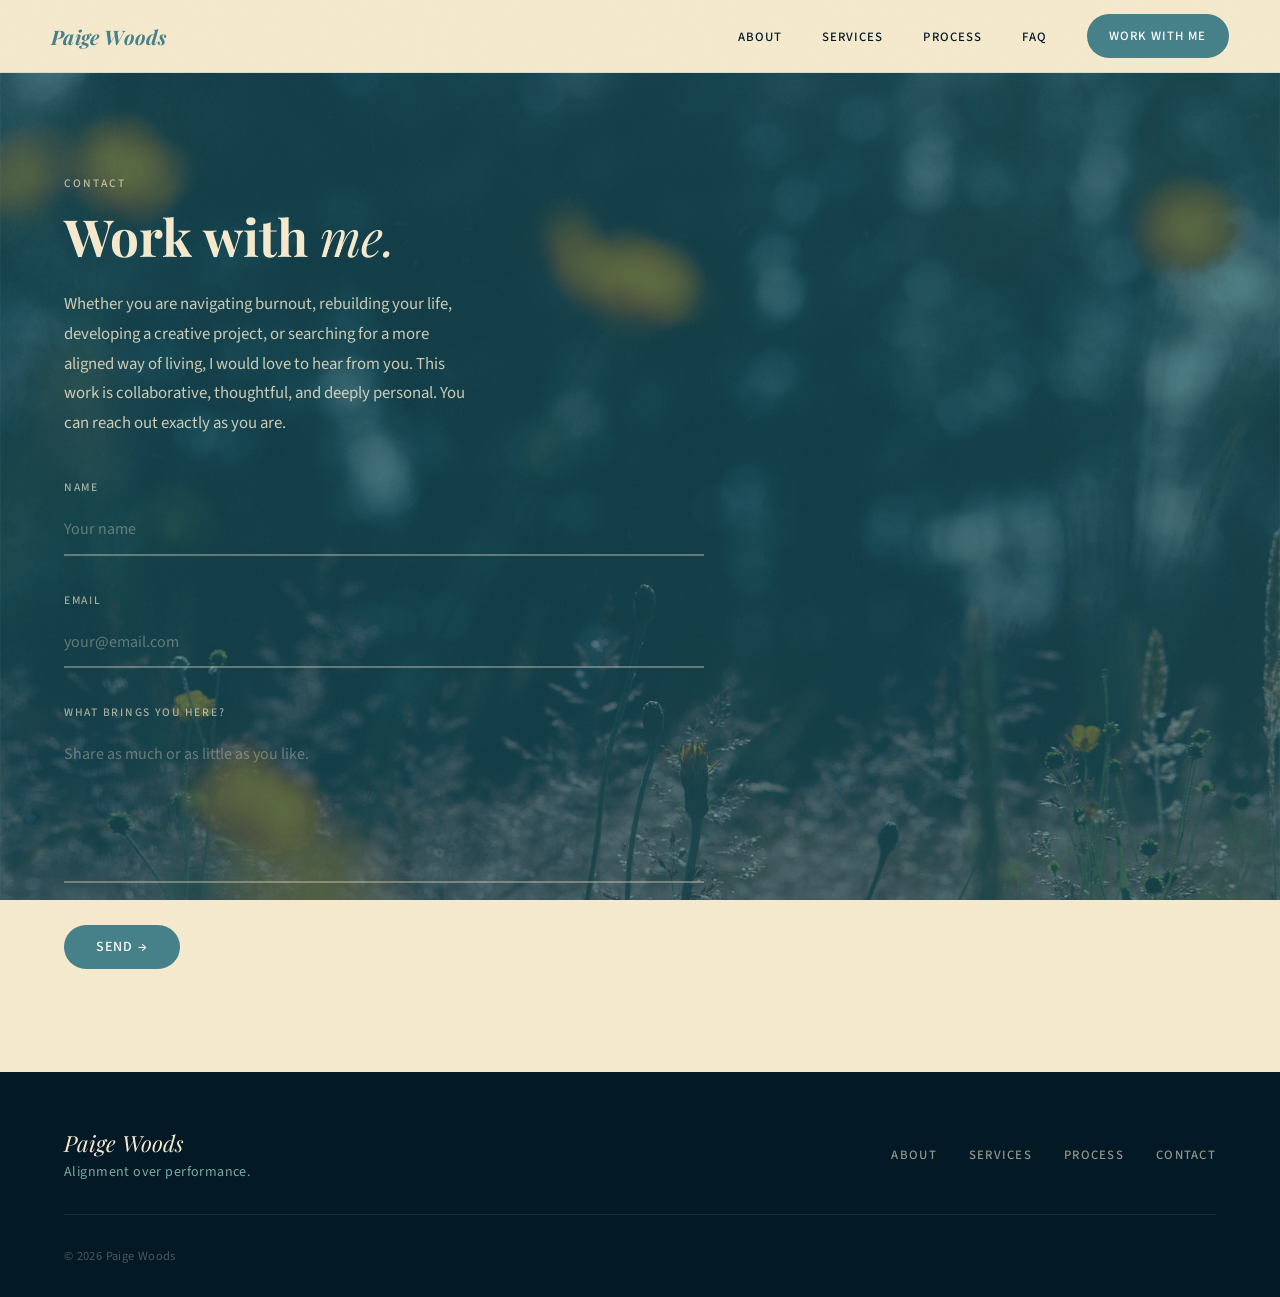
==== contact.html @ 9f5fcbaf "Initial commit: coaching template site Co-Authored-By: Claude Sonnet 4.6 <noreply@anthropic.com>" ====
<!DOCTYPE html>
<html lang="en">
<head>
  <meta charset="UTF-8" />
  <meta name="viewport" content="width=device-width, initial-scale=1.0" />
  <title>Work With Me — Paige Woods</title>
  <meta name="description" content="Reach out to Paige Woods to explore aligned living coaching or creative consulting. Sessions offered remotely." />
  <link rel="preconnect" href="https://fonts.googleapis.com" />
  <link rel="preconnect" href="https://fonts.gstatic.com" crossorigin />
  <link href="https://fonts.googleapis.com/css2?family=Playfair+Display:ital,wght@0,600;0,700;1,400;1,600&family=Source+Sans+3:wght@400;500&display=swap" rel="stylesheet" />
  <link rel="stylesheet" href="style.css" />
</head>
<body>

  <!-- Paper grain texture -->
  <div class="grain" aria-hidden="true"></div>

  <!-- ══════════════════════════════════════════════════════
       NAVIGATION
  ══════════════════════════════════════════════════════ -->
  <nav class="nav" id="nav" role="navigation" aria-label="Main navigation">
    <div class="nav-inner">
      <a href="index.html" class="nav-logo">Paige Woods</a>
      <ul class="nav-links" role="list">
        <li><a href="index.html#about">About</a></li>
        <li><a href="index.html#services">Services</a></li>
        <li><a href="index.html#process">Process</a></li>
        <li><a href="index.html#faq">FAQ</a></li>
        <li><a href="contact.html" class="btn-nav" aria-current="page">Work with me</a></li>
      </ul>
      <button class="nav-toggle" aria-label="Open menu" aria-expanded="false" aria-controls="navMobile">
        <span></span>
        <span></span>
      </button>
    </div>
  </nav>

  <!-- Mobile navigation overlay -->
  <div class="nav-mobile" id="navMobile" aria-hidden="true" role="dialog" aria-label="Mobile navigation">
    <button class="nav-mobile-close" aria-label="Close menu">&#10005;</button>
    <ul role="list">
      <li><a href="index.html#about">About</a></li>
      <li><a href="index.html#services">Services</a></li>
      <li><a href="index.html#process">Process</a></li>
      <li><a href="index.html#faq">FAQ</a></li>
      <li><a href="contact.html">Work with me</a></li>
    </ul>
  </div>

  <!-- ══════════════════════════════════════════════════════
       CONTACT
  ══════════════════════════════════════════════════════ -->
  <main class="section contact-main" aria-labelledby="contact-heading">
    <div class="container">
      <div class="contact-grid">

        <div class="contact-form-col">
          <span class="section-label hero-animate">Contact</span>
          <h1 class="section-heading hero-animate" id="contact-heading">Work with <em>me.</em></h1>
          <p class="contact-intro hero-animate">
            Whether you are navigating burnout, rebuilding your life, developing a creative project,
            or searching for a more aligned way of living, I would love to hear from you.
            This work is collaborative, thoughtful, and deeply personal.
            You can reach out exactly as you are.
          </p>

          <form class="contact-form reveal" action="#" onsubmit="return false;" novalidate>

            <div class="form-field">
              <label for="name">Name</label>
              <input
                type="text"
                id="name"
                name="name"
                autocomplete="name"
                placeholder="Your name"
                required
              />
            </div>

            <div class="form-field">
              <label for="email">Email</label>
              <input
                type="email"
                id="email"
                name="email"
                autocomplete="email"
                placeholder="your@email.com"
                required
              />
            </div>

            <div class="form-field">
              <label for="message">What brings you here?</label>
              <textarea
                id="message"
                name="message"
                rows="5"
                placeholder="Share as much or as little as you like."
                required
              ></textarea>
            </div>

            <button type="submit" class="btn btn-primary">Send &rarr;</button>

          </form>
        </div>


      </div>
    </div>
  </main>

  <!-- ══════════════════════════════════════════════════════
       FOOTER
  ══════════════════════════════════════════════════════ -->
  <footer class="footer" role="contentinfo">
    <div class="container">
      <div class="footer-main">
        <div>
          <p class="footer-name">Paige Woods</p>
          <p class="footer-tagline">Alignment over performance.</p>
        </div>
        <nav class="footer-nav" aria-label="Footer navigation">
          <a href="index.html#about">About</a>
          <a href="index.html#services">Services</a>
          <a href="index.html#process">Process</a>
          <a href="contact.html">Contact</a>
        </nav>
      </div>
      <div class="footer-bottom">
        <p>&copy; 2026 Paige Woods</p>
      </div>
    </div>
  </footer>

  <script src="main.js"></script>
</body>
</html>
---- style.css ----
/* =========================================================
   PAIGE WOODS — Design Tokens & Shared Styles
   ========================================================= */

@import url('https://fonts.googleapis.com/css2?family=Playfair+Display:ital,wght@0,600;0,700;1,400;1,600&family=Source+Sans+3:wght@400;500&display=swap');

:root {
  --ink-black:     #031926;
  --teal:          #468189;
  --muted-teal:    #77aca2;
  --ash-grey:      #9dbebb;
  --vanilla-cream: #f4e9cd;

  --bg:            var(--vanilla-cream);
  --text:          var(--ink-black);
  --accent:        var(--teal);
  --accent-hover:  var(--muted-teal);
  --border:        rgba(150, 190, 187, 0.3);

  --font-serif: 'Playfair Display', Georgia, serif;
  --font-sans:  'Source Sans 3', system-ui, sans-serif;

  --radius-card: 24px;
  --radius-pill: 9999px;

  --shadow-sm:  0 4px 6px  rgba(3, 25, 38, 0.05);
  --shadow-md:  0 10px 20px rgba(3, 25, 38, 0.08);
  --shadow-xl:  0 30px 60px rgba(3, 25, 38, 0.14);

  --max-w: 1280px;
}

/* =========================================================
   Reset
   ========================================================= */

*, *::before, *::after {
  box-sizing: border-box;
  margin: 0;
  padding: 0;
}

html {
  scroll-behavior: smooth;
}

body {
  font-family: var(--font-sans);
  background: var(--vanilla-cream);
  color: var(--ink-black);
  min-height: 100vh;
  -webkit-font-smoothing: antialiased;
}

img {
  max-width: 100%;
  display: block;
}

/* =========================================================
   Paper Grain Overlay
   ========================================================= */

.grain {
  pointer-events: none;
  position: fixed;
  inset: 0;
  z-index: 9999;
  opacity: 0.015;
  background-image: url("data:image/svg+xml,%3Csvg viewBox='0 0 400 400' xmlns='http://www.w3.org/2000/svg'%3E%3Cfilter id='n'%3E%3CfeTurbulence type='fractalNoise' baseFrequency='0.9' numOctaves='4' stitchTiles='stitch'/%3E%3C/filter%3E%3Crect width='100%25' height='100%25' filter='url(%23n)'/%3E%3C%2Fsvg%3E");
  background-repeat: repeat;
}

/* =========================================================
   Layout
   ========================================================= */

.container {
  max-width: var(--max-w);
  margin: 0 auto;
  width: 100%;
  padding: 0 clamp(1.5rem, 5vw, 4rem);
}

.section {
  padding: clamp(4rem, 8vw, 7rem) 0;
}

/* =========================================================
   Navigation
   ========================================================= */

.nav {
  position: sticky;
  top: 0;
  z-index: 100;
  background: rgba(244, 233, 205, 0.88);
  backdrop-filter: blur(12px);
  -webkit-backdrop-filter: blur(12px);
  border-bottom: 1px solid var(--border);
  transition: box-shadow 0.3s ease;
}

.nav.scrolled {
  box-shadow: var(--shadow-sm);
}

.nav-inner {
  display: flex;
  align-items: center;
  justify-content: space-between;
  height: 72px;
  width: 100%;
  padding: 0 clamp(2rem, 4vw, 4rem);
}

.nav-logo {
  font-family: var(--font-serif);
  font-style: italic;
  font-weight: 700;
  font-size: 1.25rem;
  color: var(--teal);
  text-decoration: none;
  letter-spacing: 0.01em;
}

.nav-links {
  display: flex;
  align-items: center;
  gap: 2.5rem;
  list-style: none;
}

.nav-links a {
  font-family: var(--font-sans);
  font-weight: 500;
  font-size: 0.8rem;
  letter-spacing: 0.08em;
  text-transform: uppercase;
  color: var(--ink-black);
  text-decoration: none;
  transition: color 0.3s ease;
}

.nav-links a:hover {
  color: var(--teal);
}

.btn-nav {
  background: var(--teal);
  color: white !important;
  padding: 0.55rem 1.4rem;
  border-radius: var(--radius-pill);
  font-size: 0.8rem !important;
  transition: background 0.3s ease, transform 0.25s ease !important;
  min-height: 44px;
  display: inline-flex;
  align-items: center;
}

.btn-nav:hover {
  background: var(--muted-teal) !important;
  color: white !important;
  transform: translateY(-2px) !important;
}

/* Mobile hamburger — hidden on desktop */
.nav-toggle {
  display: none;
  flex-direction: column;
  gap: 5px;
  background: none;
  border: none;
  cursor: pointer;
  padding: 0.5rem;
}

.nav-toggle span {
  display: block;
  width: 24px;
  height: 1.5px;
  background: var(--ink-black);
  transition: transform 0.3s ease, opacity 0.3s ease;
}

body.nav-open .nav-toggle span:first-child {
  transform: rotate(45deg) translate(4.5px, 4.5px);
}

body.nav-open .nav-toggle span:last-child {
  transform: rotate(-45deg) translate(4.5px, -4.5px);
}

/* Mobile overlay */
.nav-mobile {
  position: fixed;
  inset: 0;
  z-index: 200;
  background: var(--ink-black);
  display: flex;
  flex-direction: column;
  align-items: center;
  justify-content: center;
  gap: 2.5rem;
  opacity: 0;
  pointer-events: none;
  transition: opacity 0.3s ease;
}

body.nav-open .nav-mobile {
  opacity: 1;
  pointer-events: auto;
}

.nav-mobile ul {
  list-style: none;
  text-align: center;
}

.nav-mobile ul li {
  margin-bottom: 2rem;
}

.nav-mobile ul a {
  font-family: var(--font-serif);
  font-size: 2.25rem;
  color: var(--vanilla-cream);
  text-decoration: none;
  transition: color 0.3s;
}

.nav-mobile ul a:hover {
  color: var(--muted-teal);
}

.nav-mobile-close {
  position: absolute;
  top: 1.5rem;
  right: 2rem;
  background: none;
  border: none;
  color: var(--vanilla-cream);
  font-size: 1.5rem;
  cursor: pointer;
  opacity: 0.7;
  transition: opacity 0.3s;
  line-height: 1;
  padding: 0.5rem;
}

.nav-mobile-close:hover {
  opacity: 1;
}

/* =========================================================
   Buttons
   ========================================================= */

.btn {
  display: inline-flex;
  align-items: center;
  justify-content: center;
  padding: 0.75rem 2rem;
  border-radius: var(--radius-pill);
  font-family: var(--font-sans);
  font-size: 0.875rem;
  font-weight: 500;
  letter-spacing: 0.08em;
  text-transform: uppercase;
  text-decoration: none;
  cursor: pointer;
  transition: background 0.3s ease-out, color 0.3s ease-out, border-color 0.3s ease-out, transform 0.25s ease-out, box-shadow 0.25s ease-out;
  min-height: 44px;
  border: none;
}

.btn-primary {
  background: var(--teal);
  color: white;
}

.btn-primary:hover {
  background: var(--muted-teal);
  color: white;
  transform: translateY(-3px);
  box-shadow: 0 8px 20px rgba(70, 129, 137, 0.3);
}

.btn-outline {
  background: transparent;
  color: var(--teal);
  border: 1.5px solid var(--teal);
}

.btn-outline:hover {
  background: var(--teal);
  color: white;
  transform: translateY(-3px);
  box-shadow: 0 8px 20px rgba(70, 129, 137, 0.2);
}

.btn-group {
  display: flex;
  gap: 1rem;
  flex-wrap: wrap;
}

/* =========================================================
   Scroll Reveal
   ========================================================= */

.reveal {
  opacity: 0;
  transform: translateY(1.25rem);
  transition: opacity 0.55s ease-out, transform 0.55s ease-out;
}

.reveal.visible {
  opacity: 1;
  transform: none;
}

.reveal-left {
  transform: translateX(-2rem);
}

.reveal-left.visible {
  transform: translateX(0);
}

.reveal-right {
  transform: translateX(2rem);
}

.reveal-right.visible {
  transform: translateX(0);
}

/* Heading variant: adds gentle scale-in */
.reveal-scale {
  opacity: 0;
  transform: translateY(0.6rem) scale(0.96);
  transition: opacity 0.7s ease-out, transform 0.7s ease-out;
}

.reveal-scale.visible {
  opacity: 1;
  transform: none;
}

/* Parallax images */
[data-parallax] {
  will-change: transform;
}

/* =========================================================
   Typography helpers
   ========================================================= */

.section-label {
  display: block;
  font-family: var(--font-sans);
  font-size: 0.72rem;
  font-weight: 500;
  text-transform: uppercase;
  letter-spacing: 0.18em;
  color: var(--muted-teal);
  margin-bottom: 1rem;
}

.section-heading {
  font-family: var(--font-serif);
  font-weight: 700;
  font-size: clamp(2rem, 4vw, 3.5rem);
  line-height: 1.12;
  color: var(--ink-black);
  margin-bottom: 1.5rem;
}

.section-heading em {
  font-style: italic;
  font-weight: 400;
}

/* =========================================================
   Image helpers
   ========================================================= */

.img-arch {
  border-radius: 50% 50% 0 0 / 55% 55% 0 0;
  object-fit: cover;
  display: block;
}

.img-rounded {
  border-radius: 40px;
  object-fit: cover;
  display: block;
  width: 100%;
}

.img-hover {
  transition: transform 0.7s ease-out;
}

.img-hover:hover {
  transform: scale(1.03);
}

/* =========================================================
   HERO
   ========================================================= */

.hero {
  display: grid;
  grid-template-columns: 45fr 55fr;
  min-height: 100vh;
  overflow: hidden;
}

.hero-text {
  display: flex;
  flex-direction: column;
  justify-content: center;
  padding: 6rem clamp(2rem, 5vw, 5rem) 6rem clamp(1.5rem, 5vw, 4rem);
  max-width: 680px;
}

.hero-text .section-label {
  margin-bottom: 1.25rem;
}

.hero-h1 {
  font-family: var(--font-serif);
  font-weight: 700;
  font-size: clamp(2.8rem, 5.5vw, 5.5rem);
  line-height: 1.08;
  color: var(--ink-black);
  margin-bottom: 1.5rem;
}

.hero-h1 em {
  font-style: italic;
  font-weight: 400;
}

.hero-sub {
  font-size: clamp(1rem, 1.5vw, 1.125rem);
  line-height: 1.7;
  color: rgba(3, 25, 38, 0.72);
  max-width: 42ch;
  margin-bottom: 2.5rem;
}

.hero-image {
  position: relative;
  overflow: hidden;
}

.hero-image img {
  position: absolute;
  top: -10%;
  left: 0;
  right: 0;
  width: 100%;
  height: 120%;
  object-fit: cover;
  object-position: center top;
}

/* =========================================================
   ABOUT
   ========================================================= */

.about-section {
  overflow: hidden; /* clips the slide-in animation */
}

.about-grid-full {
  display: grid;
  grid-template-columns: 60fr 40fr;
  min-height: 88vh;
}

.about-photo-col {
  overflow: hidden;
  position: relative;
  /* height comes from the grid row (min-height: 88vh) */
}

.about-photo-col img {
  position: absolute;
  top: -10%;
  left: 0;
  right: 0;
  width: 100%;
  height: 120%;
  object-fit: cover;
  object-position: center top;
  will-change: transform;
}

.about-text-col {
  display: flex;
  align-items: center;
  padding: clamp(4rem, 8vw, 6rem) clamp(3rem, 6vw, 5rem);
  background: var(--vanilla-cream);
}

.about-text {
  max-width: 52ch;
}

.about-text p {
  margin-bottom: 1.25rem;
  line-height: 1.78;
  color: rgba(3, 25, 38, 0.82);
}

.about-text p:last-child {
  margin-bottom: 0;
}

.about-closing {
  font-style: italic;
  color: var(--teal) !important;
  margin-top: 0.5rem;
}

/* Slide in from left edge.
   Uses @keyframes so the element stays in its layout position
   (IntersectionObserver watches the parent section, not this element). */
@keyframes slideFromLeft {
  from { transform: translateX(-100%); }
  to   { transform: translateX(0); }
}

.reveal-slide-left {
  /* clip without transforming — keeps element detectable by IO via its parent */
  clip-path: inset(0 0 0 100%);
}

.reveal-slide-left.visible {
  clip-path: none;
  animation: slideFromLeft 1.6s cubic-bezier(0.25, 0.46, 0.45, 0.94) both;
}

/* =========================================================
   PHILOSOPHY
   ========================================================= */

.philosophy {
  position: relative;
  overflow: hidden;
  background: var(--ink-black);
}

.philosophy-bg {
  position: absolute;
  inset: 0;
}

.philosophy-img {
  width: 100%;
  height: 120%;
  margin-top: -10%;
  object-fit: cover;
  object-position: center;
  opacity: 0.32;
  display: block;
}

.philosophy-content {
  position: relative;
  z-index: 1;
  text-align: center;
  color: var(--vanilla-cream);
}

.philosophy-heading {
  font-family: var(--font-serif);
  font-weight: 700;
  font-size: clamp(2.25rem, 5vw, 4rem);
  line-height: 1.12;
  color: var(--vanilla-cream);
  margin-bottom: 3rem;
}

.philosophy-heading em {
  font-style: italic;
  font-weight: 400;
}

.philosophy-grid {
  display: grid;
  grid-template-columns: 1fr 1fr;
  gap: 1rem 3rem;
  max-width: 720px;
  margin: 0 auto 3rem;
  text-align: left;
}

.philosophy-grid p {
  font-size: 1rem;
  line-height: 1.6;
  padding-left: 1.25rem;
  border-left: 2px solid var(--muted-teal);
  color: rgba(244, 233, 205, 0.85);
}

.philosophy-closing {
  font-family: var(--font-serif);
  font-style: italic;
  font-size: clamp(1.25rem, 2.5vw, 1.6rem);
  color: var(--vanilla-cream);
  max-width: 50ch;
  margin: 0 auto;
  line-height: 1.5;
}

/* =========================================================
   SERVICES
   ========================================================= */

.services-section {
  background: var(--ink-black);
}

/* Section label + heading on dark bg */
.services-section .section-label {
  color: var(--muted-teal);
}

.services-section .section-heading {
  color: var(--vanilla-cream);
}

.services-grid {
  display: grid;
  grid-template-columns: 1fr 1fr;
  gap: 2.5rem;
  align-items: stretch;
  margin-top: 2.5rem;
}

/* Card 1 — solid teal */
.card {
  border-radius: var(--radius-card);
  padding: clamp(2.5rem, 4vw, 3.5rem);
  border: none;
  transition: transform 0.5s ease-out, box-shadow 0.5s ease-out;
  background: var(--teal);
}

.card:hover {
  transform: translateY(-5px);
  box-shadow: 0 30px 60px rgba(3, 25, 38, 0.4);
}

/* Card 2 — glass dark */
.card-offset {
  margin-top: 0;
  background: rgba(244, 233, 205, 0.05);
  border: 1px solid rgba(244, 233, 205, 0.13);
}

.card-offset:hover {
  background: rgba(244, 233, 205, 0.08);
}

.card-accent {
  width: 48px;
  height: 2px;
  background: rgba(244, 233, 205, 0.45);
  margin-bottom: 2rem;
}

.card-offset .card-accent {
  background: var(--muted-teal);
}

.card-heading {
  font-family: var(--font-serif);
  font-weight: 600;
  font-size: 1.6rem;
  color: var(--vanilla-cream);
  margin-bottom: 0.5rem;
  line-height: 1.2;
}

.card-sub {
  font-family: var(--font-sans);
  font-weight: 500;
  font-style: italic;
  font-size: 1rem;
  color: rgba(244, 233, 205, 0.7);
  margin-bottom: 2rem;
  line-height: 1.5;
}

.card-offset .card-sub {
  color: var(--ash-grey);
}

.card-list {
  list-style: none;
  padding: 0;
  margin-bottom: 2rem;
}

.card-list li {
  font-size: 0.95rem;
  padding-left: 1.1rem;
  margin-bottom: 0.65rem;
  position: relative;
  line-height: 1.6;
  color: rgba(244, 233, 205, 0.88);
}

.card-list li::before {
  content: '·';
  position: absolute;
  left: 0;
  color: rgba(244, 233, 205, 0.5);
  font-size: 1.1rem;
  line-height: 1.4;
}

.card-offset .card-list li::before {
  color: var(--muted-teal);
}

.card-body {
  font-size: 0.95rem;
  line-height: 1.75;
  color: rgba(244, 233, 205, 0.6);
  margin-bottom: 2.5rem;
}

/* Buttons inside dark service cards */
.services-section .btn-outline {
  color: var(--vanilla-cream);
  border-color: rgba(244, 233, 205, 0.4);
}

.services-section .btn-outline:hover {
  background: rgba(244, 233, 205, 0.12);
  color: var(--vanilla-cream);
  border-color: rgba(244, 233, 205, 0.7);
  transform: translateY(-3px);
  box-shadow: none;
}

/* =========================================================
   PROCESS
   ========================================================= */

.section.process-section {
  padding: 0;
  overflow: hidden;
  display: flex;
  flex-direction: column;
}

.process-grid {
  display: grid;
  grid-template-columns: 1fr 1fr;
  gap: 0;
  align-items: stretch;
  flex: 1;
}

.process-steps {
  padding: clamp(4rem, 8vw, 7rem) clamp(2rem, 5vw, 4rem) clamp(4rem, 8vw, 7rem) max(clamp(1.5rem, 5vw, 4rem), calc((100vw - 1280px) / 2 + 4rem));
}

.process-photo {
  overflow: hidden;
  border-radius: 0;
}

.process-photo img {
  width: 100%;
  height: 100%;
  object-fit: cover;
  object-position: center;
  display: block;
}

.reveal-step-right {
  opacity: 0;
  transform: translateX(3rem);
  transition: opacity 0.6s ease-out, transform 0.6s ease-out;
}

.reveal-step-right.visible {
  opacity: 1;
  transform: none;
}

.step {
  display: flex;
  gap: 1.5rem;
  margin-bottom: 3rem;
  padding-bottom: 3rem;
  border-bottom: 1px solid var(--border);
}

.step:last-child {
  border-bottom: none;
  margin-bottom: 0;
  padding-bottom: 0;
}

.step-number {
  font-family: var(--font-serif);
  font-weight: 700;
  font-size: 3.5rem;
  line-height: 1;
  color: var(--teal);
  opacity: 0.18;
  flex-shrink: 0;
  width: 3rem;
  padding-top: 0.1rem;
}

.step-title {
  font-family: var(--font-serif);
  font-weight: 600;
  font-size: 1.25rem;
  color: var(--ink-black);
  margin-bottom: 0.6rem;
}

.step p {
  font-size: 1rem;
  line-height: 1.75;
  color: rgba(3, 25, 38, 0.72);
}

/* =========================================================
   TESTIMONIALS
   ========================================================= */

.testimonials {
  background-image:
    linear-gradient(rgba(14, 90, 107, 0.55), rgba(14, 90, 107, 0.55)),
    url('paige-portfolio-1/IMG_7136 copy.JPG');
  background-size: cover;
  background-position: center;
  background-attachment: fixed;
  color: var(--vanilla-cream);
  position: relative;
}

.testimonials-intro {
  font-family: var(--font-serif);
  font-style: italic;
  font-size: clamp(1.4rem, 3vw, 2.1rem);
  text-align: center;
  max-width: 680px;
  margin: 0 auto 4rem;
  line-height: 1.45;
  color: var(--vanilla-cream);
}

.testimonials-grid {
  display: grid;
  grid-template-columns: repeat(3, 1fr);
  gap: 1.5rem;
  margin-bottom: 3rem;
}

.testimonial-card {
  background: rgba(244, 233, 205, 0.07);
  border: 1px solid rgba(244, 233, 205, 0.11);
  border-radius: var(--radius-card);
  padding: 2rem;
  transition: transform 0.5s ease-out, background 0.5s ease-out;
}

.testimonial-card:hover {
  transform: translateY(-3px);
  background: rgba(244, 233, 205, 0.1);
}

.testimonial-card p {
  font-style: italic;
  line-height: 1.72;
  margin-bottom: 1.25rem;
  font-size: 1rem;
  color: rgba(244, 233, 205, 0.9);
}

.testimonial-card cite {
  font-family: var(--font-sans);
  font-weight: 500;
  font-size: 0.82rem;
  font-style: normal;
  color: var(--muted-teal);
  letter-spacing: 0.05em;
}

.testimonials-img-wrap {
  position: absolute;
  bottom: 0;
  right: clamp(1.5rem, 5vw, 4rem);
  overflow: hidden;
  line-height: 0;
}

.testimonials-img-wrap img {
  width: 200px;
  height: 280px;
  object-fit: cover;
  object-position: top center;
  border-radius: 50% 50% 0 0 / 55% 55% 0 0;
  opacity: 0.55;
}

/* =========================================================
   FAQ
   ========================================================= */

.faq-wrap {
  max-width: 720px;
  margin: 0 auto;
}

.faq-list {
  margin-top: 2.5rem;
}

.faq-item {
  border-bottom: 1px solid var(--border);
}

.faq-item:first-child {
  border-top: 1px solid var(--border);
}

.faq-q {
  width: 100%;
  background: none;
  border: none;
  padding: 1.4rem 0;
  display: flex;
  justify-content: space-between;
  align-items: center;
  gap: 1rem;
  font-family: var(--font-sans);
  font-size: 1rem;
  font-weight: 500;
  color: var(--ink-black);
  cursor: pointer;
  text-align: left;
  transition: color 0.3s ease;
  line-height: 1.5;
}

.faq-q:hover {
  color: var(--teal);
}

.faq-chevron {
  font-size: 1.1rem;
  line-height: 1;
  flex-shrink: 0;
  color: var(--muted-teal);
  display: inline-block;
  transition: transform 0.35s ease;
}

.faq-a {
  overflow: hidden;
}

.faq-a p {
  padding-bottom: 1.5rem;
  line-height: 1.78;
  color: rgba(3, 25, 38, 0.72);
  max-width: 62ch;
}

/* =========================================================
   NEWSLETTER
   ========================================================= */

.newsletter {
  background: #e8dfc6;
}

.newsletter-inner {
  text-align: center;
  max-width: 560px;
  margin: 0 auto;
}

.newsletter-heading {
  font-family: var(--font-serif);
  font-weight: 700;
  font-size: clamp(2rem, 4vw, 2.75rem);
  line-height: 1.15;
  margin-bottom: 0.75rem;
}

.newsletter-inner > p {
  font-size: 1rem;
  line-height: 1.7;
  color: rgba(3, 25, 38, 0.68);
  margin-bottom: 2.5rem;
}

.newsletter-field {
  display: flex;
  gap: 1rem;
  align-items: flex-end;
  max-width: 460px;
  margin: 0 auto;
}

.newsletter-form input[type="email"] {
  flex: 1;
  background: none;
  border: none;
  border-bottom: 2px solid var(--border);
  padding: 0.75rem 0;
  font-family: var(--font-sans);
  font-size: 1rem;
  color: var(--ink-black);
  outline: none;
  transition: border-color 0.3s ease;
  min-width: 0;
}

.newsletter-form input[type="email"]::placeholder {
  color: rgba(3, 25, 38, 0.38);
}

.newsletter-form input[type="email"]:focus {
  border-bottom-color: var(--muted-teal);
}

/* =========================================================
   FOOTER
   ========================================================= */

.footer {
  background: var(--ink-black);
  color: var(--vanilla-cream);
  padding: 3.5rem 0 2rem;
}

.footer-main {
  display: flex;
  justify-content: space-between;
  align-items: center;
  margin-bottom: 2rem;
  padding-bottom: 2rem;
  border-bottom: 1px solid rgba(244, 233, 205, 0.1);
}

.footer-name {
  font-family: var(--font-serif);
  font-style: italic;
  font-size: 1.4rem;
  color: var(--vanilla-cream);
  margin-bottom: 0.3rem;
}

.footer-tagline {
  font-size: 0.875rem;
  color: var(--muted-teal);
  letter-spacing: 0.03em;
}

.footer-nav {
  display: flex;
  gap: 2rem;
}

.footer-nav a {
  font-family: var(--font-sans);
  font-weight: 500;
  font-size: 0.8rem;
  text-transform: uppercase;
  letter-spacing: 0.1em;
  color: rgba(244, 233, 205, 0.6);
  text-decoration: none;
  transition: color 0.3s ease;
}

.footer-nav a:hover {
  color: var(--vanilla-cream);
}

.footer-bottom p {
  font-size: 0.78rem;
  color: rgba(244, 233, 205, 0.3);
  letter-spacing: 0.03em;
}

/* =========================================================
   CONTACT PAGE
   ========================================================= */

.contact-main {
  min-height: calc(100vh - 72px);
  display: flex;
  align-items: flex-start;
  position: relative;
  background-image:
    linear-gradient(rgba(14, 90, 107, 0.55), rgba(14, 90, 107, 0.55)),
    url('paige-portfolio-1/IMG_7136 copy.JPG');
  background-size: cover;
  background-position: center;
  background-attachment: fixed;
}

.contact-grid {
  display: grid;
  grid-template-columns: 1fr;
  width: 100%;
  max-width: 640px;
}

.contact-intro {
  font-size: 1.05rem;
  line-height: 1.78;
  color: rgba(3, 25, 38, 0.72);
  margin-bottom: 2.5rem;
  max-width: 52ch;
}

.contact-form {
  margin-top: 0.5rem;
}

.form-field {
  margin-bottom: 2.25rem;
}

.form-field label {
  display: block;
  font-family: var(--font-sans);
  font-weight: 500;
  font-size: 0.72rem;
  text-transform: uppercase;
  letter-spacing: 0.15em;
  color: var(--muted-teal);
  margin-bottom: 0.6rem;
}

.form-field input,
.form-field textarea {
  width: 100%;
  background: none;
  border: none;
  border-bottom: 2px solid var(--border);
  padding: 0.7rem 0;
  font-family: var(--font-sans);
  font-size: 1rem;
  color: var(--ink-black);
  outline: none;
  transition: border-color 0.3s ease;
  resize: none;
  line-height: 1.6;
}

.form-field input:focus,
.form-field textarea:focus {
  border-bottom-color: var(--muted-teal);
}

.form-field input::placeholder,
.form-field textarea::placeholder {
  color: rgba(3, 25, 38, 0.3);
}

.contact-photo {
  height: 620px;
  overflow: hidden;
  border-radius: 50% 50% 0 0 / 55% 55% 0 0;
  position: sticky;
  top: calc(72px + 2rem);
}

.contact-photo img {
  width: 100%;
  height: 100%;
  object-fit: cover;
  object-position: top center;
}

/* Contact page — light text over photo/teal overlay */
.contact-main .section-label {
  color: rgba(244, 233, 205, 0.7);
}

.contact-main .section-heading,
.contact-main .section-heading em {
  color: #f4e9cd;
}

.contact-main .contact-intro {
  color: rgba(244, 233, 205, 0.82);
}

.contact-main .form-field label {
  color: rgba(244, 233, 205, 0.65);
}

.contact-main .form-field input,
.contact-main .form-field textarea {
  color: #f4e9cd;
  border-bottom-color: rgba(244, 233, 205, 0.35);
  background: none;
}

.contact-main .form-field input:focus,
.contact-main .form-field textarea:focus {
  border-bottom-color: rgba(244, 233, 205, 0.8);
}

.contact-main .form-field input::placeholder,
.contact-main .form-field textarea::placeholder {
  color: rgba(244, 233, 205, 0.35);
}

/* =========================================================
   RESPONSIVE — Mobile
   ========================================================= */

@media (max-width: 768px) {
  /* Nav */
  .nav-links {
    display: none;
  }

  .nav-toggle {
    display: flex;
  }

  /* Hero */
  .hero {
    grid-template-columns: 1fr;
    min-height: auto;
  }

  .hero-text {
    order: 2;
    padding: 2.5rem 1.5rem 3rem;
    max-width: 100%;
  }

  .hero-image {
    order: 1;
    height: 70vw;
    min-height: 320px;
    max-height: 480px;
  }


  /* About */
  .about-grid-full {
    grid-template-columns: 1fr;
    min-height: auto;
  }

  .about-photo-col {
    height: 72vw;
    min-height: 320px;
    max-height: 520px;
  }

  .about-text-col {
    padding: 3rem 1.5rem 4rem;
  }

  /* Philosophy */
  .philosophy-grid {
    grid-template-columns: 1fr;
  }

  /* Services */
  .services-grid {
    grid-template-columns: 1fr;
  }

  .card-offset {
    margin-top: 0;
  }

  /* Process */
  .process-section {
    padding: clamp(4rem, 8vw, 7rem) 0;
  }

  .process-grid {
    grid-template-columns: 1fr;
    min-height: auto;
  }

  .process-steps {
    padding: 0 clamp(1.5rem, 5vw, 2.5rem);
  }

  .process-photo {
    display: none;
  }

  /* Testimonials */
  .testimonials-grid {
    grid-template-columns: 1fr;
  }

  .testimonials-img-wrap {
    display: none;
  }

  /* FAQ */
  .faq-wrap {
    max-width: 100%;
  }

  /* Newsletter */
  .newsletter-field {
    flex-direction: column;
    align-items: stretch;
  }

  /* Footer */
  .footer-main {
    flex-direction: column;
    text-align: center;
    gap: 2rem;
  }

  .footer-nav {
    justify-content: center;
    flex-wrap: wrap;
    gap: 1rem 2rem;
  }

  /* Contact */
  .contact-grid {
    grid-template-columns: 1fr;
  }

  .contact-photo {
    display: none;
  }

  .contact-main {
    align-items: flex-start;
  }
}

@media (min-width: 769px) {
  .nav-toggle {
    display: none;
  }
}
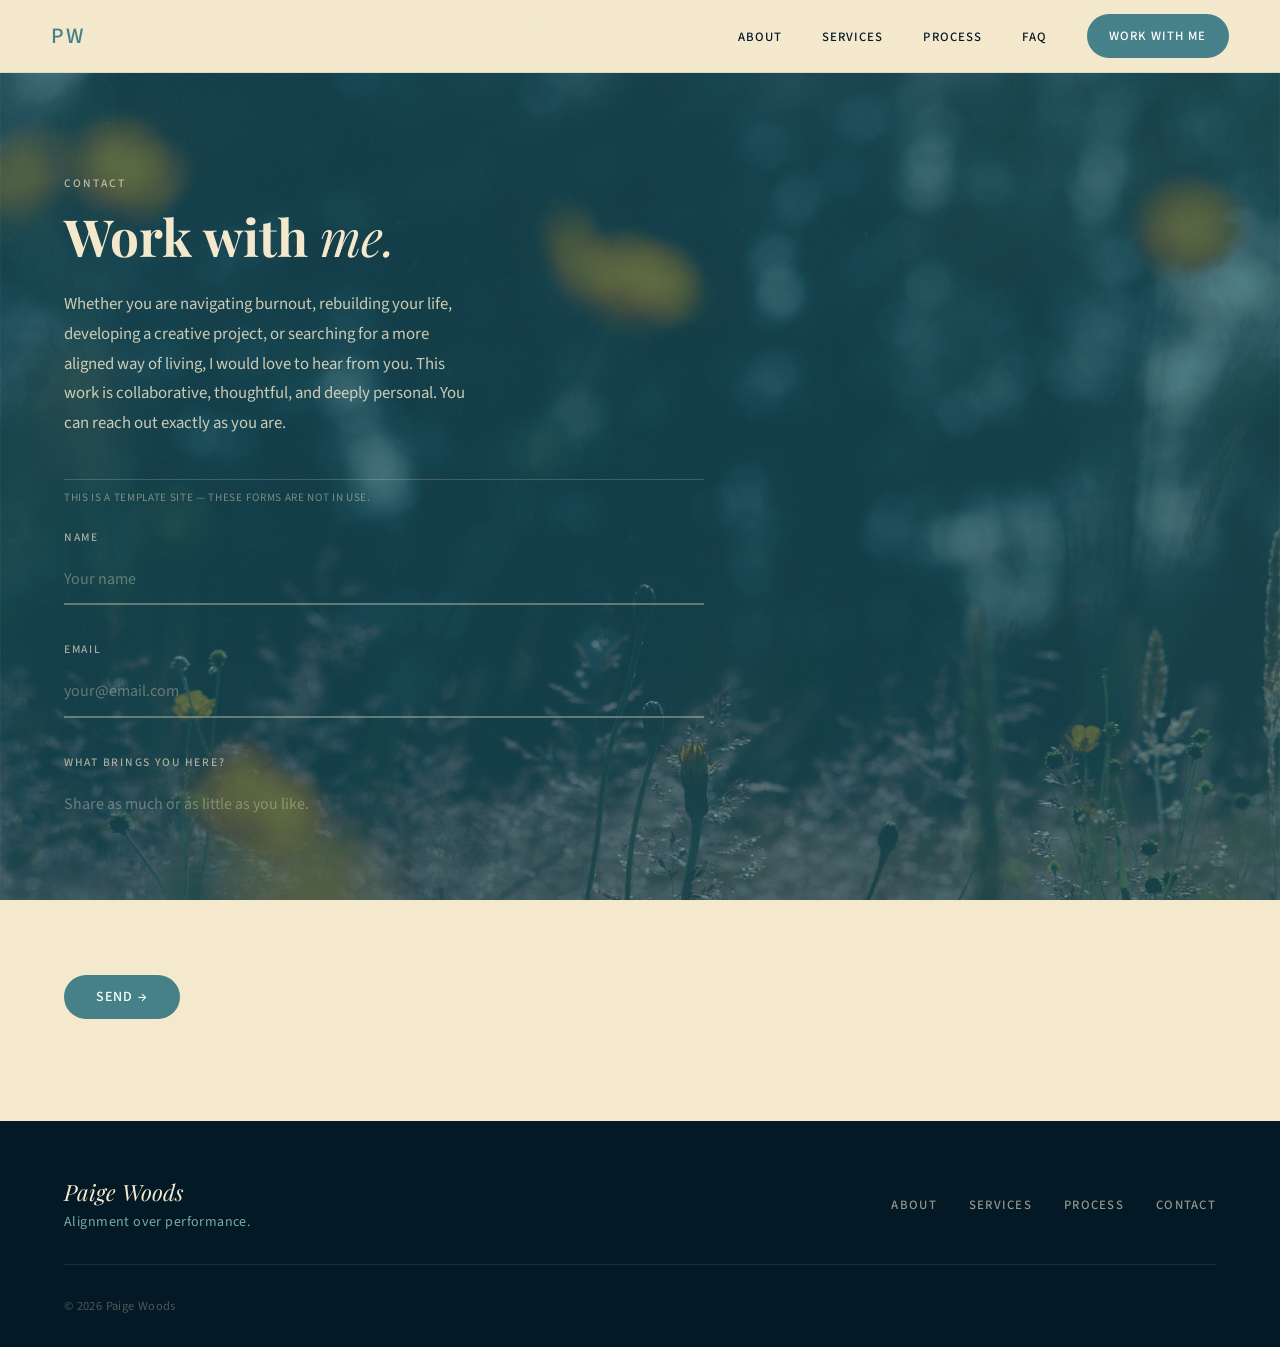
==== commit 1cb01c6d: "UI polish: mobile hero, section styling, font and nav updates Co-Authored-By: Claude Sonnet 4.6 <nor" ====
--- a/contact.html
+++ b/contact.html
@@ -20,7 +20,7 @@
   ══════════════════════════════════════════════════════ -->
   <nav class="nav" id="nav" role="navigation" aria-label="Main navigation">
     <div class="nav-inner">
-      <a href="index.html" class="nav-logo">Paige Woods</a>
+      <a href="index.html" class="nav-logo">PW</a>
       <ul class="nav-links" role="list">
         <li><a href="index.html#about">About</a></li>
         <li><a href="index.html#services">Services</a></li>
@@ -64,6 +64,7 @@
             You can reach out exactly as you are.
           </p>
 
+          <p class="demo-notice">This is a template site — these forms are not in use.</p>
           <form class="contact-form reveal" action="#" onsubmit="return false;" novalidate>
 
             <div class="form-field">
--- a/style.css
+++ b/style.css
@@ -55,6 +55,31 @@
 img {
   max-width: 100%;
   display: block;
+}
+
+h1, h2, h3, h4, p {
+  text-wrap: pretty;
+}
+
+.demo-notice {
+  font-family: var(--font-sans);
+  font-size: 0.7rem;
+  letter-spacing: 0.06em;
+  text-transform: uppercase;
+  color: rgba(3, 25, 38, 0.4);
+  border-top: 1px solid rgba(3, 25, 38, 0.15);
+  padding-top: 0.6rem;
+  margin-bottom: 1.5rem;
+}
+
+.newsletter .demo-notice {
+  color: rgba(244, 233, 205, 0.35);
+  border-top-color: rgba(244, 233, 205, 0.15);
+}
+
+.contact-main .demo-notice {
+  color: rgba(244, 233, 205, 0.45);
+  border-top-color: rgba(244, 233, 205, 0.2);
 }
 
 /* =========================================================
@@ -115,13 +140,14 @@
 }
 
 .nav-logo {
-  font-family: var(--font-serif);
-  font-style: italic;
-  font-weight: 700;
-  font-size: 1.25rem;
+  font-family: var(--font-sans);
+  font-style: normal;
+  font-weight: 500;
+  font-size: 22px;
+  letter-spacing: 0.08em;
+  text-transform: uppercase;
   color: var(--teal);
   text-decoration: none;
-  letter-spacing: 0.01em;
 }
 
 .nav-links {
@@ -987,13 +1013,17 @@
    ========================================================= */
 
 .newsletter {
-  background: #e8dfc6;
+  background: var(--ink-black);
 }
 
 .newsletter-inner {
   text-align: center;
   max-width: 560px;
   margin: 0 auto;
+}
+
+.newsletter .section-label {
+  color: var(--muted-teal);
 }
 
 .newsletter-heading {
@@ -1002,13 +1032,16 @@
   font-size: clamp(2rem, 4vw, 2.75rem);
   line-height: 1.15;
   margin-bottom: 0.75rem;
+  color: var(--vanilla-cream);
+  text-wrap: pretty;
 }
 
 .newsletter-inner > p {
   font-size: 1rem;
   line-height: 1.7;
-  color: rgba(3, 25, 38, 0.68);
+  color: rgba(244, 233, 205, 0.68);
   margin-bottom: 2.5rem;
+  text-wrap: pretty;
 }
 
 .newsletter-field {
@@ -1023,18 +1056,18 @@
   flex: 1;
   background: none;
   border: none;
-  border-bottom: 2px solid var(--border);
+  border-bottom: 2px solid rgba(244, 233, 205, 0.25);
   padding: 0.75rem 0;
   font-family: var(--font-sans);
   font-size: 1rem;
-  color: var(--ink-black);
+  color: var(--vanilla-cream);
   outline: none;
   transition: border-color 0.3s ease;
   min-width: 0;
 }
 
 .newsletter-form input[type="email"]::placeholder {
-  color: rgba(3, 25, 38, 0.38);
+  color: rgba(244, 233, 205, 0.38);
 }
 
 .newsletter-form input[type="email"]:focus {
@@ -1232,7 +1265,31 @@
    ========================================================= */
 
 @media (max-width: 768px) {
-  /* Nav */
+  /* Nav — transparent over hero photo, gains background on scroll */
+  .nav {
+    background: transparent;
+    backdrop-filter: none;
+    -webkit-backdrop-filter: none;
+    border-bottom: none;
+    transition: background 0.4s ease, border-color 0.4s ease;
+  }
+
+  .nav.scrolled {
+    background: rgba(244, 233, 205, 0.92);
+    backdrop-filter: blur(12px);
+    -webkit-backdrop-filter: blur(12px);
+    border-bottom: 1px solid var(--border);
+  }
+
+  /* Only go transparent on pages with a hero photo behind the nav */
+  body:has(.hero) .nav:not(.scrolled) .nav-logo {
+    color: #f4e9cd;
+  }
+
+  body:has(.hero) .nav:not(.scrolled) .nav-toggle span {
+    background: #f4e9cd;
+  }
+
   .nav-links {
     display: none;
   }
@@ -1241,23 +1298,65 @@
     display: flex;
   }
 
-  /* Hero */
+  /* Hero — full-bleed photo behind nav, H1 at bottom, sub+buttons below fold */
   .hero {
-    grid-template-columns: 1fr;
-    min-height: auto;
+    display: block;
+    position: relative;
+    margin-top: -72px;
+    min-height: 100svh;
+    background: var(--vanilla-cream);
+    overflow: visible;
+  }
+
+  .hero-image {
+    position: absolute;
+    top: 0;
+    left: 0;
+    right: 0;
+    height: 100svh;
+    overflow: hidden;
+    z-index: 0;
+    will-change: transform, opacity;
+  }
+
+  .hero-image img {
+    position: absolute;
+    inset: 0;
+    width: 100%;
+    height: 100%;
+    object-fit: cover;
+    object-position: center top;
   }
 
   .hero-text {
-    order: 2;
-    padding: 2.5rem 1.5rem 3rem;
+    position: relative;
+    z-index: 1;
+    display: flex;
+    flex-direction: column;
+    padding: 60svh 1.5rem 3rem;
     max-width: 100%;
-  }
-
-  .hero-image {
-    order: 1;
-    height: 70vw;
-    min-height: 320px;
-    max-height: 480px;
+    background: none;
+  }
+
+  .hero .hero-h1 {
+    color: #f4e9cd;
+    font-size: clamp(2.2rem, 8vw, 3rem);
+    margin-bottom: 25svh;
+    text-shadow: 0 2px 12px rgba(3, 25, 38, 0.35);
+  }
+
+  .hero .hero-h1 em {
+    color: #f4e9cd;
+  }
+
+  .hero-text .section-label {
+    color: rgba(244, 233, 205, 0.9);
+    margin-bottom: 0.75rem;
+    text-shadow: 0 1px 6px rgba(3, 25, 38, 0.4);
+  }
+
+  .hero-sub {
+    color: rgba(3, 25, 38, 0.72);
   }
 
 
@@ -1292,8 +1391,8 @@
   }
 
   /* Process */
-  .process-section {
-    padding: clamp(4rem, 8vw, 7rem) 0;
+  .section.process-section {
+    padding: calc(clamp(4rem, 8vw, 7rem) + 20px) 0;
   }
 
   .process-grid {
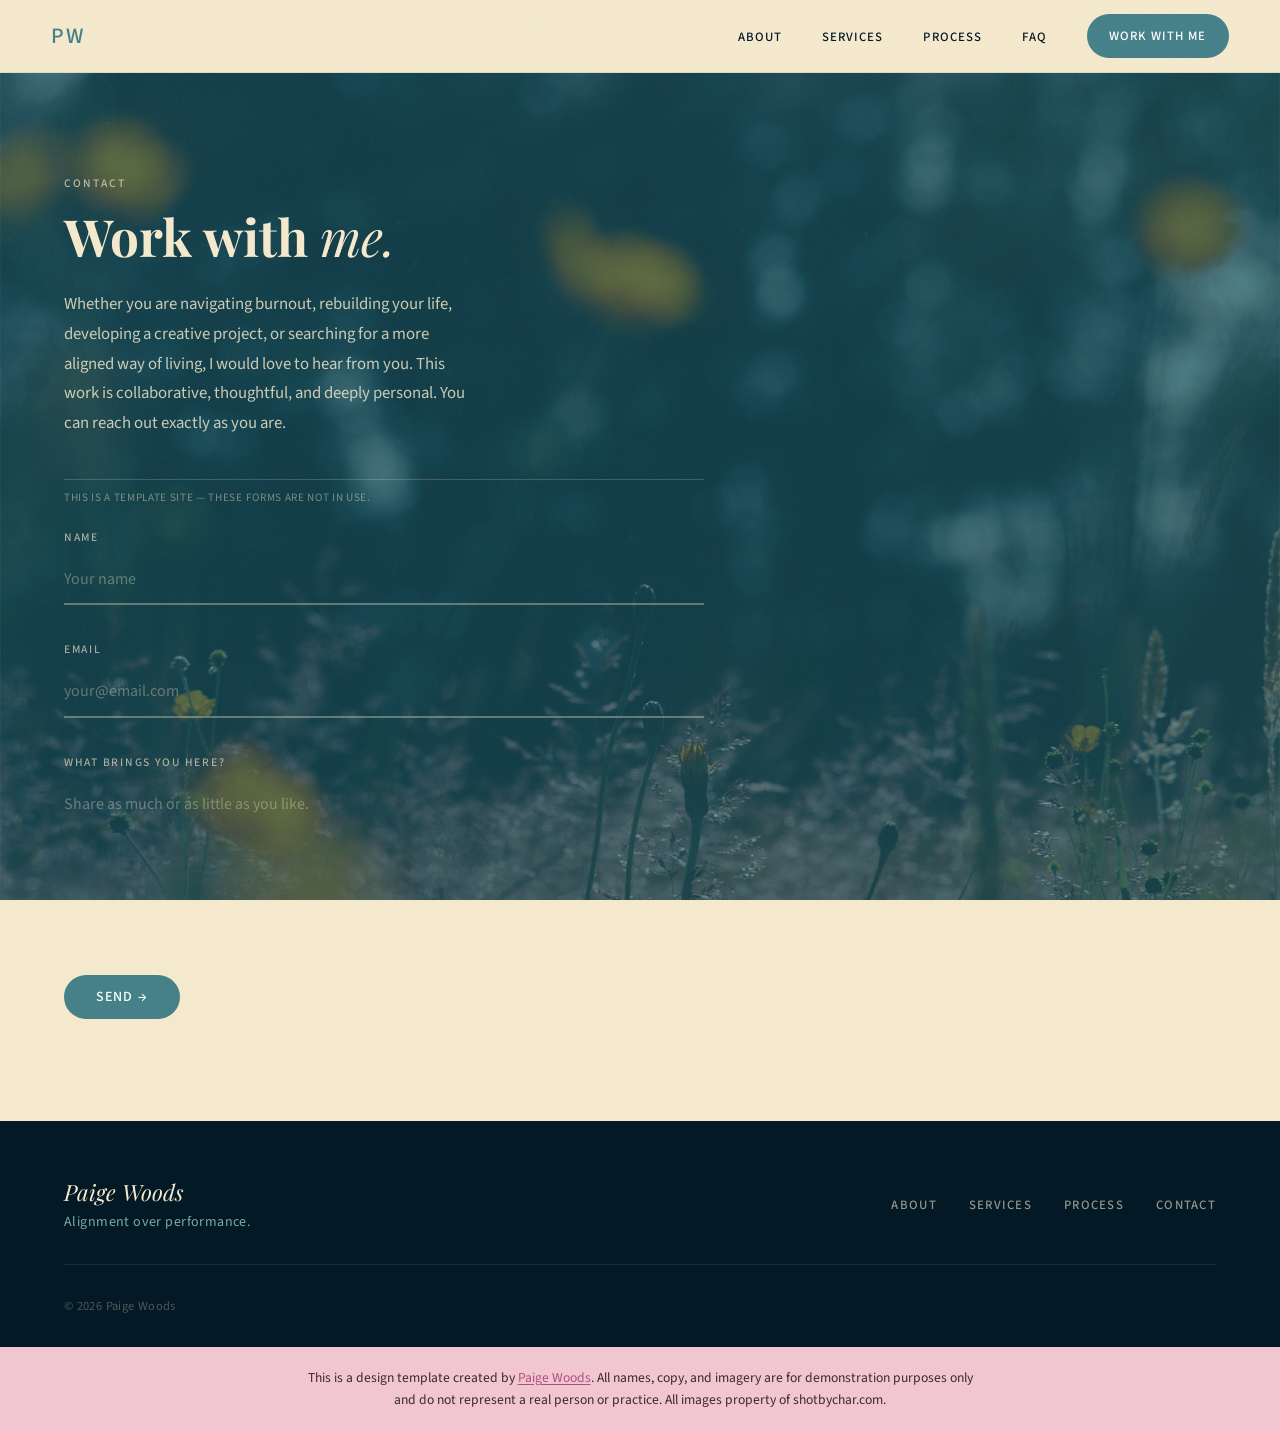
==== commit ae54f4c6: "Add template disclaimer banner and demo form notices Co-Authored-By: Claude Sonnet 4.6 <noreply@anth" ====
--- a/contact.html
+++ b/contact.html
@@ -135,6 +135,10 @@
     </div>
   </footer>
 
+  <div class="template-disclaimer">
+    <p>This is a design template created by <a href="https://paigewoodsart.com" target="_blank" rel="noopener">Paige Woods</a>. All names, copy, and imagery are for demonstration purposes only and do not represent a real person or practice. All images property of shotbychar.com.</p>
+  </div>
+
   <script src="main.js"></script>
 </body>
 </html>
--- a/style.css
+++ b/style.css
@@ -59,6 +59,31 @@
 
 h1, h2, h3, h4, p {
   text-wrap: pretty;
+}
+
+.template-disclaimer {
+  background: #f2c6d0;
+  padding: 1.25rem clamp(1.5rem, 5vw, 4rem);
+  text-align: center;
+}
+
+.template-disclaimer p {
+  font-family: var(--font-sans);
+  font-size: 0.85rem;
+  line-height: 1.65;
+  color: #3a2a2e;
+  max-width: 680px;
+  margin: 0 auto;
+}
+
+.template-disclaimer a {
+  color: #b05080;
+  text-decoration: underline;
+  text-underline-offset: 2px;
+}
+
+.template-disclaimer a:hover {
+  color: #8c3a62;
 }
 
 .demo-notice {
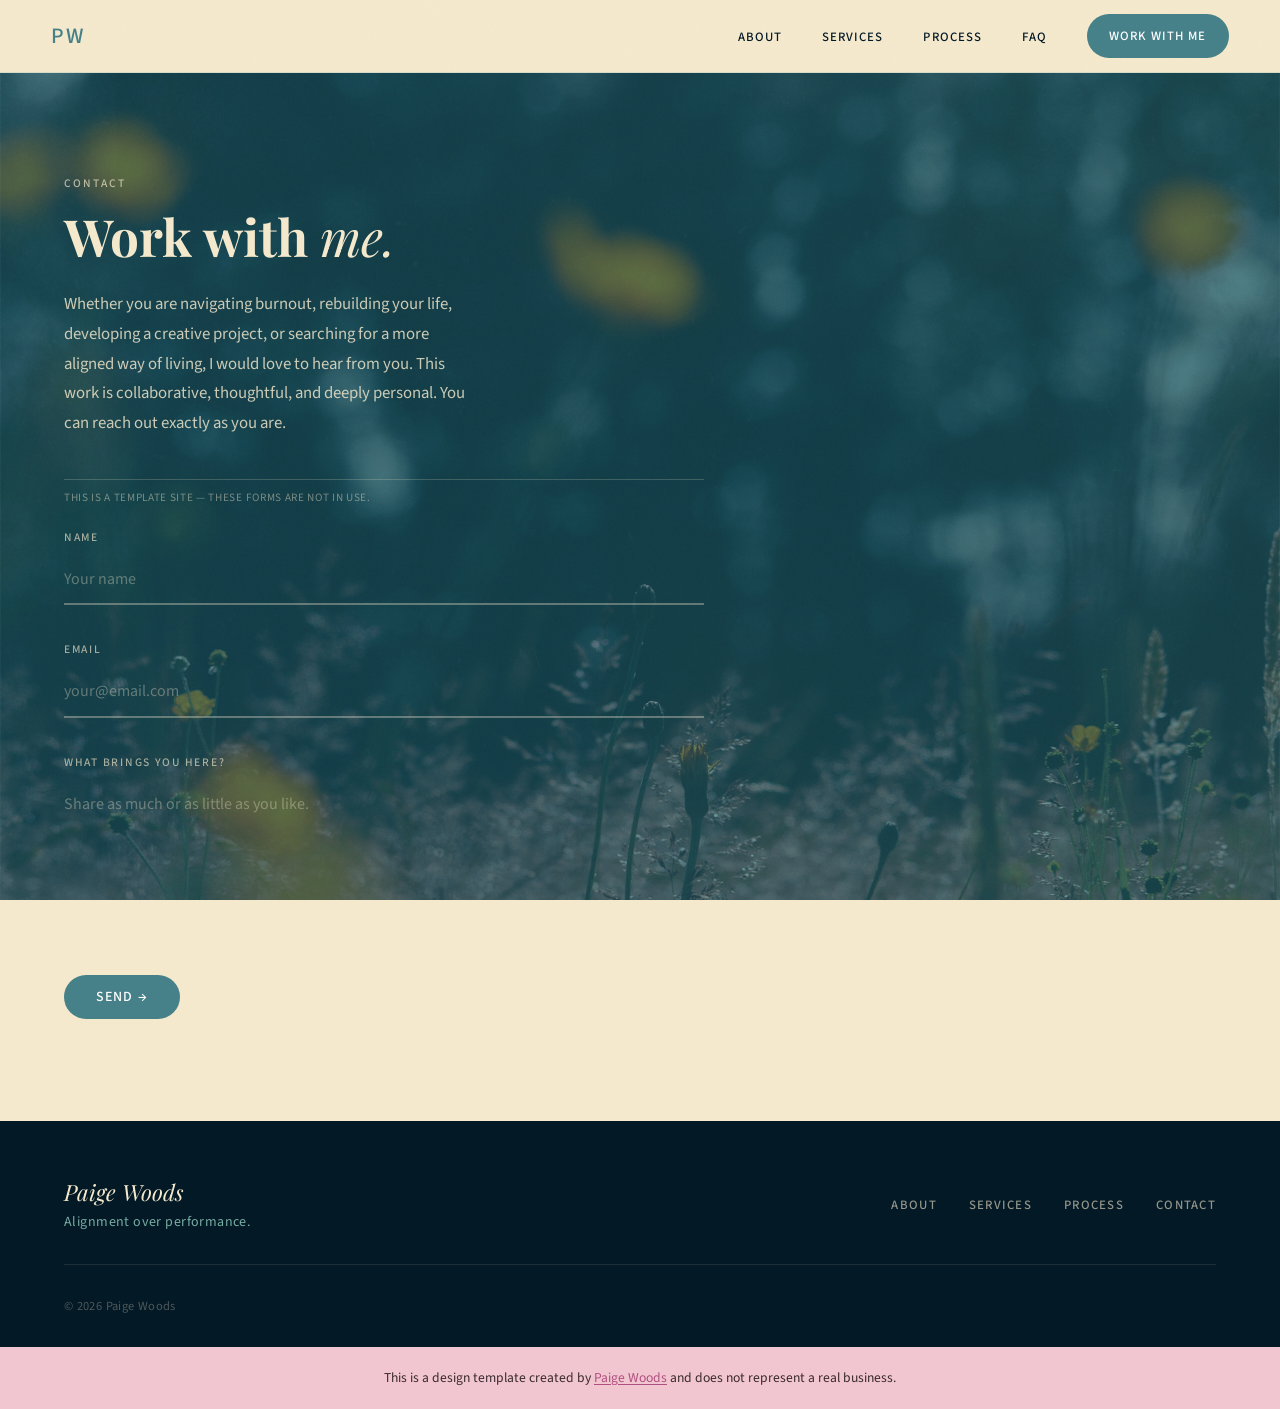
==== commit 27649dd2: "Update template disclaimer text and link Co-Authored-By: Claude Sonnet 4.6 <noreply@anthropic.com>" ====
--- a/contact.html
+++ b/contact.html
@@ -136,7 +136,7 @@
   </footer>
 
   <div class="template-disclaimer">
-    <p>This is a design template created by <a href="https://paigewoodsart.com" target="_blank" rel="noopener">Paige Woods</a>. All names, copy, and imagery are for demonstration purposes only and do not represent a real person or practice. All images property of shotbychar.com.</p>
+    <p>This is a design template created by <a href="https://www.paigewoods.art/consulting" target="_blank" rel="noopener">Paige Woods</a> and does not represent a real business.</p>
   </div>
 
   <script src="main.js"></script>
